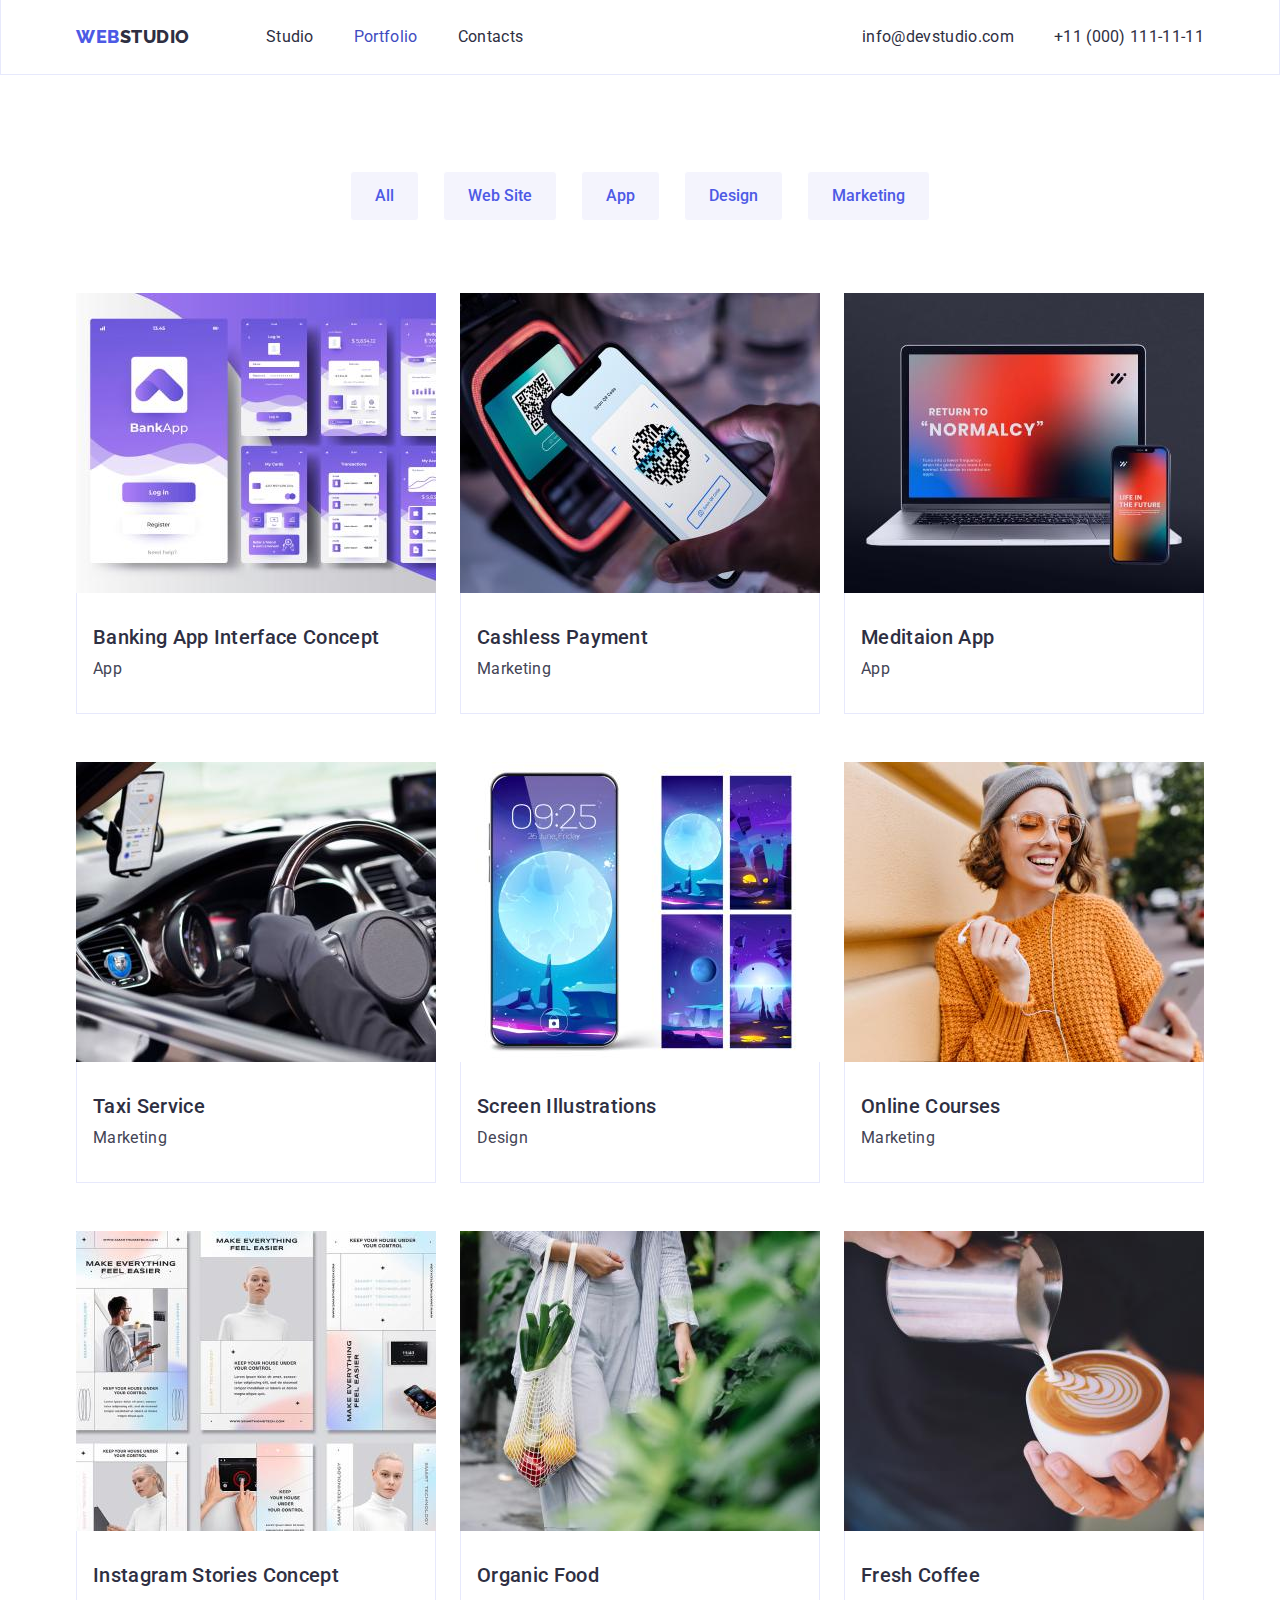
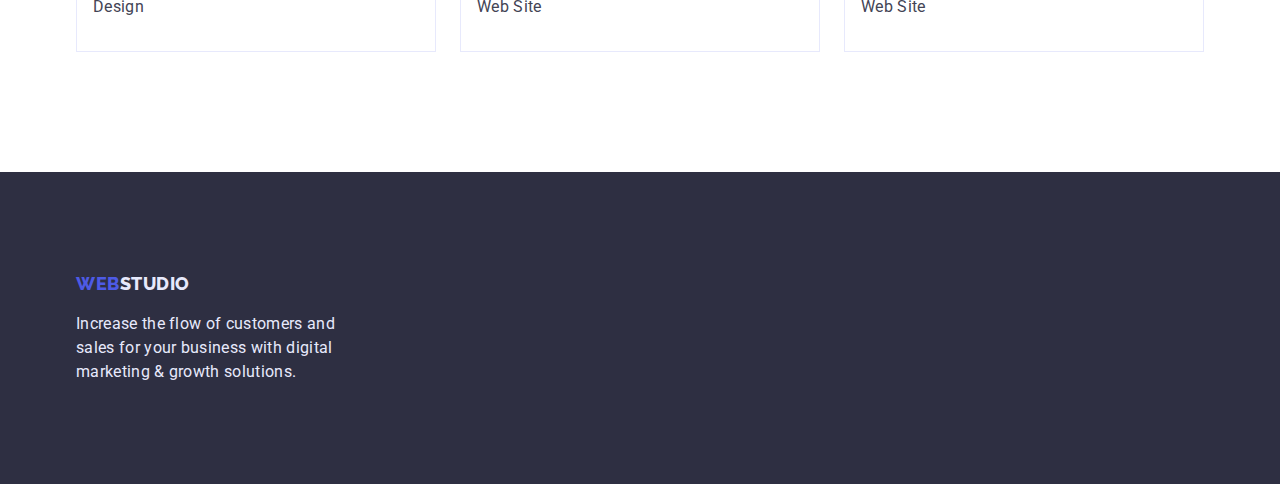
==== portfolio.html @ af2794d7 "Initial commit" ====
<!DOCTYPE html>
<html lang="en">
  <head>
    <meta charset="UTF-8" />
    <meta http-equiv="X-UA-Compatible" content="IE=edge" />
    <meta name="viewport" content="width=device-width, initial-scale=1.0" />
    <meta name="description" content="Effective Solutions for Your Business" />
    <title>Web Studio</title>
    <link rel="preconnect" href="https://fonts.googleapis.com" />
    <link rel="preconnect" href="https://fonts.gstatic.com" crossorigin />
    <link
      href="https://fonts.googleapis.com/css2?family=Raleway:wght@600&family=Roboto:wght@400;500;700&display=swap"
      rel="stylesheet"
    />
    <link
      rel="stylesheet"
      href="https://cdn.jsdelivr.net/npm/modern-normalize@1.1.0/modern-normalize.min.css"
    />
    <link rel="stylesheet" href="./CSS/style.css"
  </head>

  <body>
    <!-- Header section -->
    <header class="header wrapper-header-portfolio">
      <div class="container header-container portfolio-cont-header">
        <a class="header-logo link" href="./index.html"
          ><span class="logo-design">web</span>studio
        </a>
        <nav class="header-nav">
          <ul class="header-list list">
            <li class="header-item">
              <a class="header-link link" href="./index.html">Studio</a>
            </li>
            <li class="header-item">
              <a class="header-link link current" href="./portfolio.html"
                >Portfolio</a
              >
            </li>
            <li class="header-item">
              <a class="header-link link" href="#">Contacts</a>
            </li>
          </ul>
        </nav>
        <address>
          <ul class="header-address">
            <li class="address-item">
              <a class="link address" href="mailto:info@devstudio.com"
                >info@devstudio.com</a
              >
            </li>
            <li class="address-item">
              <a class="link address" href="tel:+110001111111"
                >+11 (000) 111-11-11</a
              >
            </li>
          </ul>
        </address>
      </div>
    </header>
    <main>
      <section class="portfolio-items">
        <div class="container portfolio-container">
          <h1 class="visually-hidden">Project card</h1>
          <ul class="p-items">
            <li class="btn-items">
              <button class="portfolio-btn" type="button">All</button>
            </li>
            <li class="btn-items">
              <button class="portfolio-btn" type="button">Web Site</button>
            </li>
            <li class="btn-items">
              <button class="portfolio-btn" type="button">App</button>
            </li>
            <li class="btn-items">
              <button class="portfolio-btn" type="button">Design</button>
            </li>
            <li class="btn-items">
              <button class="portfolio-btn" type="button">Marketing</button>
            </li>
          </ul>
          <ul class="portfolio-links">
            <li class="prtf-link">
              <a class="link" href="">
                <img
                  src="./images/portfolio/banking-app.jpg"
                  alt="Banking App Interface Concept"
                  width="360"
                  height="300"
                />
                <div class="wrapper">
                  <h2 class="li-list">Banking App Interface Concept</h2>
                  <p class="txt">App</p>
                </div>
              </a>
            </li>
            <li class="prtf-link">
              <a class="link" href="">
                <img
                  src="./images/portfolio/cashless.jpg"
                  alt="Cashless Payment"
                  width="360"
                  height="300"
                />
                <div class="wrapper">
                  <h2 class="li-list">Cashless Payment</h2>
                  <p class="txt">Marketing</p>
                </div>
              </a>
            </li>
            <li class="prtf-link">
              <a class="link" href="">
                <img
                  src="./images/portfolio/meditation-app.jpg"
                  alt="Meditaion App"
                  width="360"
                  height="300"
                />
                <div class="wrapper">
                  <h2 class="li-list">Meditaion App</h2>
                  <p class="txt">App</p>
                </div>
              </a>
            </li>
            <li class="prtf-link">
              <a class="link" href="">
                <img
                  src="./images/portfolio/taxi-service.jpg"
                  alt="Taxi Service"
                  width="360"
                  height="300"
                />
                <div class="wrapper">
                  <h2 class="li-list">Taxi Service</h2>
                  <p class="txt">Marketing</p>
                </div>
              </a>
            </li>
            <li class="prtf-link">
              <a class="link" href="">
                <img
                  src="./images/portfolio/screen-illustrations.jpg"
                  alt="Screen Illustrations"
                  width="360"
                  height="300"
                />
                <div class="wrapper">
                  <h2 class="li-list">Screen Illustrations</h2>
                  <p class="txt">Design</p>
                </div>
              </a>
            </li>
            <li class="prtf-link">
              <a class="link" href="">
                <img
                  src="./images/portfolio/online-courses.jpg"
                  alt="Online Courses"
                  width="360"
                  height="300"
                />
                <div class="wrapper">
                  <h2 class="li-list">Online Courses</h2>
                  <p class="txt">Marketing</p>
                </div>
              </a>
            </li>
            <li class="prtf-link">
              <a class="link" href="">
                <img
                  src="./images/portfolio/inst-stories.jpg"
                  alt="Instagram Stories Concept"
                  width="360"
                  height="300"
                />
                <div class="wrapper">
                  <h2 class="li-list">Instagram Stories Concept</h2>
                  <p class="txt">Design</p>
                </div>
              </a>
            </li>
            <li class="prtf-link">
              <a class="link" href="">
                <img
                  src="./images/portfolio/organic-food.jpg"
                  alt="Organic Food"
                  width="360"
                  height="300"
                />
                <div class="wrapper">
                  <h2 class="li-list portfolio-list-h">Organic Food</h2>
                  <p class="txt">Web Site</p>
                </div>
              </a>
            </li>
            <li class="prtf-link">
              <a class="link" href="">
                <img
                  src="./images/portfolio/fresh-coffee.jpg"
                  alt="Fresh Coffee"
                  width="360"
                  height="300"
                />
                <div class="wrapper">
                  <h2 class="li-list">Fresh Coffee</h2>
                  <p class="txt">Web Site</p>
                </div>
              </a>
            </li>
          </ul>
        </div>
      </section>
    </main>
    <footer class="footer">
      <div class="container footer-container">
        <a class="footer-logo link" href="./index.html"
          ><span class="logo-design">web</span
          ><span class="footer-logo">studio</span>
        </a>
        <p class="txt-foot">
          Increase the flow of customers and sales for your business with
          digital marketing & growth solutions.
        </p>
      </div>
    </footer>
  </body>
</html>
---- CSS/style.css ----
.visually-hidden {
  position: absolute;
  width: 1px;
  height: 1px;
  margin: -1px;
  border: 0;
  padding: 0;

  white-space: nowrap;
  clip-path: inset(100%);
  clip: rect(0 0 0 0);
  overflow: hidden;
}
h1,
h2,
h3,
h4,
h5,
h6,
p,
ul {
  margin: 0;
  padding: 0;
}
img {
  display: block;
}
button {
  cursor: pointer;
}
.link {
  text-decoration: none;
  color: currentColor;
}
.list {
  list-style: none;
  margin: 0;
  padding: 0;
}
section {
  margin: 0;
  padding: 0;
}
:root {
  /* BG COLORS */
  --primary-bg-cl: #2e2f42;
  --secondary-bg-cl: #f4f4fd;
  --team-bg-cl: #ffffff;
  --button-bg-cl: #4d5ae5;
  --active-txt-cl: #404bbf;
  /* TXT COLORS */
  --primary-txt-cl: #2e2f42;
  --secondary-txt-cl: #434455;
  --logo-txt-cl: #4d5ae5;
  --second-logo-txt-color: #f4f4fd;
  --footer-txt-cl: #e7e9fc;
  --hero-txt-cl: #ffffff;
  --hover-button-cl: #404bbf;
}

/* NAV */

.header-logo {
  font-family: 'Raleway', sans-serif;
  font-weight: 800;
  font-size: 18px;
  line-height: calc(24 / 18);
  letter-spacing: 0.03em;
  text-transform: uppercase;
  margin-right: 76px;
}
.logo-design {
  color: var(--logo-txt-cl);
}
.address {
  line-height: calc(24 / 16);
  color: var(--secondary-txt-cl);
  font-style: normal;
}
.address:hover,
.address:focus {
  color: var(--active-txt-cl);
  cursor: pointer;
}
.header-link:hover,
.header-link:focus {
  color: var(--active-txt-cl);
  cursor: pointer;
}
.header-link.current {
  color: var(--active-txt-cl);
}
.header-container {
  display: flex;
  align-items: center;
}
.header-nav {
  margin-right: auto;
}
.header-link,
.address,
.header-logo {
  padding-top: 25px;
  padding-bottom: 25px;
}
.header-list {
  display: flex;
  align-items: center;
  gap: 40px;
}
.header-address {
  display: flex;
  gap: 40px;
}
.link {
  text-decoration: none;
  color: var(--primary-txt-cl);
}

/* BODY */

body {
  font-family: 'Roboto', sans-serif;
  color: var(--primary-txt-cl);
  letter-spacing: 0.02em;
}
.container {
  width: 1158px;
  padding-left: 15px;
  padding-right: 15px;
  margin-left: auto;
  margin-right: auto;
}

/* HERO SECTION */

.hero {
  color: var(--hero-txt-cl);
  background-color: var(--primary-bg-cl);
  padding-bottom: 188px;
  padding-top: 188px;
}
.h-title {
  line-height: calc(60 / 56);
  font-size: 56px;
  width: 494px;
  margin-bottom: 48px;
  margin-left: auto;
  margin-right: auto;
  text-align: center;
}
.button {
  background-color: var(--button-bg-cl);
  color: var(--hero-txt-cl);
  font-weight: 500;
  line-height: calc(24 / 16);
  font-family: 'Roboto', sans-serif;
  letter-spacing: 0.04em;
  font-size: 16px;
  cursor: pointer;
  padding: 16px 32px;
  border-radius: 4px;
  border: 1px solid transparent;
  margin-left: auto;
  margin-right: auto;
  display: block;
}
.button:hover,
.button:focus {
  background-color: var(--hover-button-cl);
}
.li-title {
  font-size: 36px;
  line-height: calc(40 / 36);
}
.li-list {
  font-weight: 500;
  font-size: 20px;
  line-height: calc(24 / 20);
  margin-bottom: 8px;
}
.txt {
  line-height: calc(24 / 16);
  color: var(--secondary-txt-cl);
}
.h-h {
  text-align: center;
  margin-bottom: 72px;
}

/* OUR FEATURES */

.our-features {
  padding-top: 120px;
  padding-bottom: 120px;
}
.features {
  display: flex;
  gap: 24px;
  padding: 0;
}
.features-list {
  flex-basis: calc((100% - 3 * 24px) / 4);
}

/* What are we doing section */

.what-doing {
  padding-bottom: 120px;
}
.doing-img {
  display: flex;
  padding: 0;
  gap: 24px;
}
.doing-items {
  flex-basis: calc((100% - 2 * 24px) / 3);
}

/* TEAM */

.our-team {
  background-color: var(--secondary-bg-cl);
}
.team {
  background-color: var(--team-bg-cl);
  border-radius: 0px 0px 4px 4px;
  box-shadow: 0px 1px 6px rgba(46, 47, 66, 0.08),
    0px 1px 1px rgba(46, 47, 66, 0.16), 0px 2px 1px rgba(46, 47, 66, 0.08);
  text-align: center;
  flex-basis: calc((100% - 3 * 24px) / 4);
}
.team-container {
  padding-top: 120px;
  padding-bottom: 120px;
}
.team-items {
  display: flex;
  gap: 24px;
  padding-left: 0;
}
.div-team {
  padding-top: 32px;
  padding-bottom: 32px;
}
ul {
  list-style: none;
}

/* FOOTER */

.footer {
  background-color: var(--primary-bg-cl);
  color: var(--footer-txt-cl);
}
.txt-foot {
  line-height: calc(24 / 16);
  width: 264px;
  margin-top: 16px;
}
.footer-logo {
  color: var(--footer-txt-cl);
}
.footer-container {
  padding-top: 100px;
  padding-bottom: 100px;
}
.footer-logo {
  font-family: 'Raleway', sans-serif;
  font-weight: 800;
  font-size: 18px;
  line-height: calc(24 / 18);
  letter-spacing: 0.03em;
  text-transform: uppercase;
}
/* PORTFOLIO */

.portfolio-btn {
  font-family: 'Roboto', sans-serif;
  font-weight: 500;
  font-size: 16px;
  line-height: calc(24 / 16);
  background-color: var(--secondary-bg-cl);
  color: var(--logo-txt-cl);
  border: 1px solid var(--hero-txt-cl);
  cursor: pointer;
  border-radius: 4px;
  display: flex;
  flex-direction: row;
  justify-content: center;
  align-items: center;
  padding: 12px 24px;
}
.portfolio-btn:hover,
.portfolio-btn:focus {
  color: var(--hero-txt-cl);
  background-color: var(--hover-button-cl);
}
.wrapper {
  border: 1px solid #e7e9fc;
  border-top: none;
  padding-left: 16px;
  padding-top: 32px;
  padding-bottom: 32px;
}
.wrapper-header-portfolio {
  border: 1px solid #e7e9fc;
  border-top: none;
}
.portfolio-items {
  padding-bottom: 120px;
  padding-top: 96px;
}
.p-items {
  display: flex;
  gap: 24px;
  justify-content: center;
  margin-bottom: 72px;
}
.portfolio-links {
  display: flex;
  gap: 48px 24px;
  flex-wrap: wrap;
  margin: 0;
  padding: 0;
}
.prtf-link {
  flex-basis: calc((100% - 2 * 24px) / 3);
}
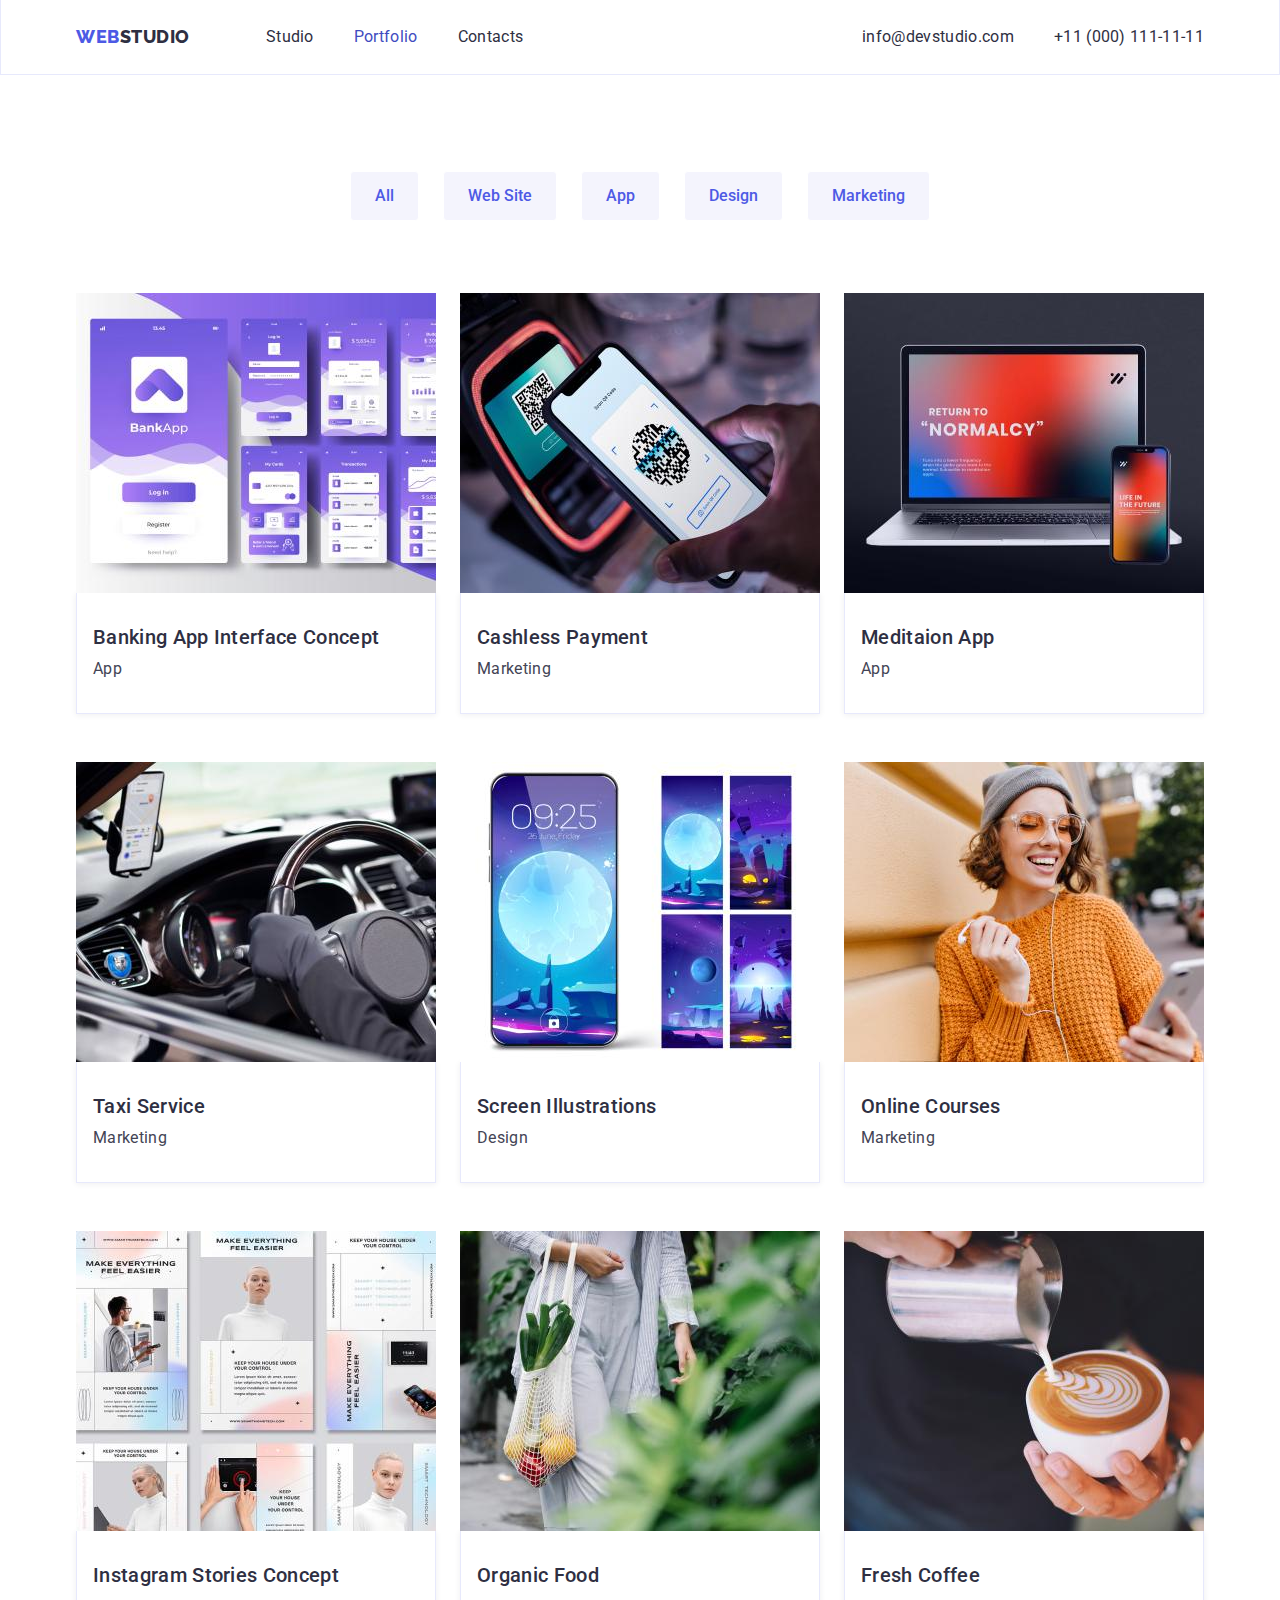
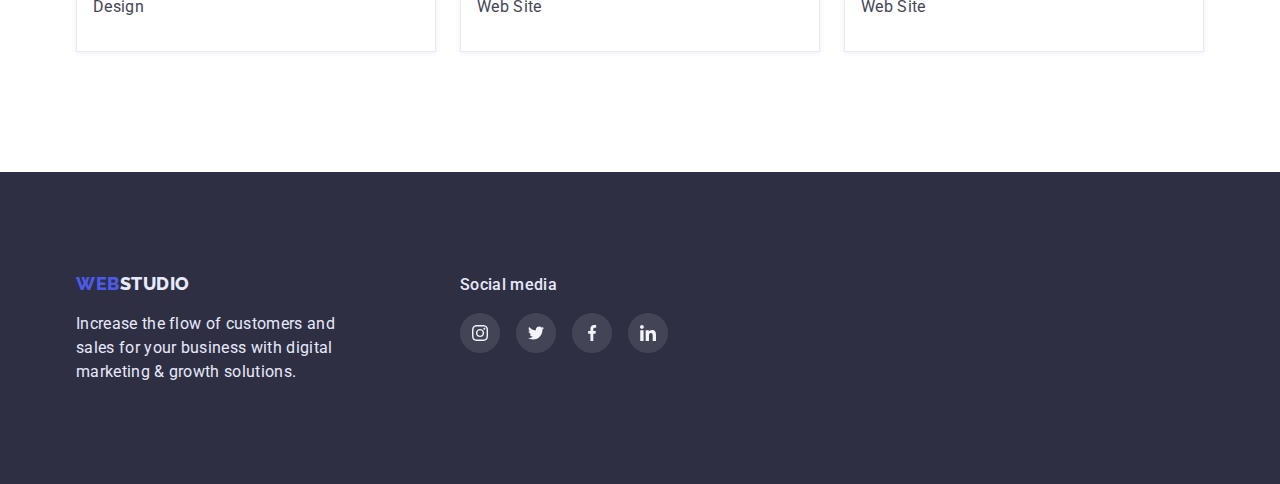
==== commit 280e5b63: "summary" ====
--- a/portfolio.html
+++ b/portfolio.html
@@ -211,14 +211,54 @@
     </main>
     <footer class="footer">
       <div class="container footer-container">
-        <a class="footer-logo link" href="./index.html"
-          ><span class="logo-design">web</span
-          ><span class="footer-logo">studio</span>
-        </a>
-        <p class="txt-foot">
-          Increase the flow of customers and sales for your business with
-          digital marketing & growth solutions.
-        </p>
+        <div>
+          <a class="footer-logo link" href="./index.html"
+            ><span class="logo-design">web</span
+            ><span class="footer-logo">studio</span>
+          </a>
+          <p class="txt-foot">
+            Increase the flow of customers and sales for your business with
+            digital marketing & growth solutions.
+          </p>
+        </div>
+        <div class="social-media">
+          <h2 class="footer-socials-title">Social media</h2>
+          <ul class="socials-footer">
+            <li class="socials-item-footer">
+              <a
+                class="socials-link-footer"
+                href="https://instagram.com"
+                rel="noopener noreferrer"
+                aria-label="Instagram link"
+              >
+                <svg class="socials-icon" width="16" height="16">
+                  <use href="./images/icons/icons.svg#icon-instagram"></use>
+                </svg>
+              </a>
+            </li>
+            <li class="socials-item-footer">
+              <a class="socials-link-footer" href aria-label="Twitter link">
+                <svg class="socials-icon" width="16" height="16">
+                  <use href="./images/icons/icons.svg#icon-twitter"></use>
+                </svg>
+              </a>
+            </li>
+            <li class="socials-item-footer">
+              <a class="socials-link-footer" href aria-label="Facebook link">
+                <svg class="socials-icon" width="16" height="16">
+                  <use href="./images/icons/icons.svg#icon-facebook"></use>
+                </svg>
+              </a>
+            </li>
+            <li class="socials-item-footer">
+              <a class="socials-link-footer" href aria-label="Linkedin link">
+                <svg class="socials-icon" width="16" height="16">
+                  <use href="./images/icons/icons.svg#icon-linkedin"></use>
+                </svg>
+              </a>
+            </li>
+          </ul>
+        </div>
       </div>
     </footer>
   </body>
--- a/CSS/style.css
+++ b/CSS/style.css
@@ -48,6 +48,8 @@
   --team-bg-cl: #ffffff;
   --button-bg-cl: #4d5ae5;
   --active-txt-cl: #404bbf;
+  --icon-cl: #afb1b8;
+
   /* TXT COLORS */
   --primary-txt-cl: #2e2f42;
   --secondary-txt-cl: #434455;
@@ -137,6 +139,16 @@
 .hero {
   color: var(--hero-txt-cl);
   background-color: var(--primary-bg-cl);
+  background-image: linear-gradient(
+      rgba(46, 47, 66, 0.7),
+      rgba(46, 47, 66, 0.7)
+    ),
+    url(../images/herobackground/hero-background-img.jpg);
+  background-repeat: no-repeat;
+  background-position: center;
+  max-width: 1440px;
+  margin-left: auto;
+  margin-right: auto;
   padding-bottom: 188px;
   padding-top: 188px;
 }
@@ -202,6 +214,22 @@
 .features-list {
   flex-basis: calc((100% - 3 * 24px) / 4);
 }
+.features-icon {
+  margin: 24px 102px;
+}
+.svg-fetures-list {
+  display: flex;
+  align-items: center;
+  justify-content: center;
+  gap: 24px;
+}
+.fetures-items-svg {
+  background: #f4f4fd;
+  border-radius: 4px;
+  width: 264px;
+  height: 112px;
+  margin-bottom: 8px;
+}
 
 /* What are we doing section */
 
@@ -239,6 +267,9 @@
   gap: 24px;
   padding-left: 0;
 }
+.txt-team {
+  margin-bottom: 8px;
+}
 .div-team {
   padding-top: 32px;
   padding-bottom: 32px;
@@ -246,12 +277,65 @@
 ul {
   list-style: none;
 }
-
+.socials {
+  display: flex;
+  align-items: center;
+  justify-content: center;
+  gap: 24px;
+}
+.socials-link {
+  display: flex;
+  align-items: center;
+  justify-content: center;
+  width: 40px;
+  height: 40px;
+  background-color: var(--button-bg-cl);
+  border-radius: 50%;
+}
+.socials-link:hover,
+focus {
+  background-color: var(--hover-button-cl);
+}
+.socials-icon {
+  fill: var(--secondary-bg-cl);
+}
+/* Customers */
+.customers {
+  padding-top: 130px;
+  padding-bottom: 120px;
+}
+.customers-list {
+  display: flex;
+  align-items: center;
+  justify-content: center;
+  gap: 24px;
+}
+.customers-link {
+  display: flex;
+  align-items: center;
+  justify-content: center;
+  width: 168px;
+  height: 88px;
+  border: 1px solid #8e8f99;
+  border-radius: 4px;
+}
+.customers-link:hover .customers-svg {
+  fill: var(--hover-button-cl);
+}
+.customers-link:hover {
+  border-color: var(--hover-button-cl);
+}
+.customers-svg {
+  margin: 16px 32px;
+  fill: var(--icon-cl);
+}
 /* FOOTER */
 
 .footer {
   background-color: var(--primary-bg-cl);
   color: var(--footer-txt-cl);
+  display: flex;
+  align-items: baseline;
 }
 .txt-foot {
   line-height: calc(24 / 16);
@@ -264,6 +348,9 @@
 .footer-container {
   padding-top: 100px;
   padding-bottom: 100px;
+  display: flex;
+  gap: 120px;
+  align-items: baseline;
 }
 .footer-logo {
   font-family: 'Raleway', sans-serif;
@@ -273,6 +360,31 @@
   letter-spacing: 0.03em;
   text-transform: uppercase;
 }
+.footer-socials-title {
+  font-weight: 500;
+  font-size: 16px;
+  line-height: calc(24 / 16);
+  margin-bottom: 16px;
+}
+.socials-footer {
+  display: flex;
+  align-items: start;
+  justify-content: start;
+  gap: 16px;
+}
+.socials-link-footer {
+  display: flex;
+  align-items: center;
+  justify-content: center;
+  width: 40px;
+  height: 40px;
+  background-color: rgba(255, 255, 255, 0.1);
+  border-radius: 50%;
+}
+.socials-link-footer:hover,
+focus {
+  background-color: #31d0aa;
+}
 /* PORTFOLIO */
 
 .portfolio-btn {
@@ -298,6 +410,7 @@
 }
 .wrapper {
   border: 1px solid #e7e9fc;
+  box-shadow: 0px 1px 6px rgba(46, 47, 66, 0.08);
   border-top: none;
   padding-left: 16px;
   padding-top: 32px;
@@ -327,3 +440,8 @@
 .prtf-link {
   flex-basis: calc((100% - 2 * 24px) / 3);
 }
+.wrapper:hover {
+  border: 0.5px solid #f4f4fd;
+  box-shadow: 0px 1px 6px rgba(46, 47, 66, 0.08),
+    0px 1px 1px rgba(46, 47, 66, 0.16), 0px 2px 1px rgba(46, 47, 66, 0.08);
+}
